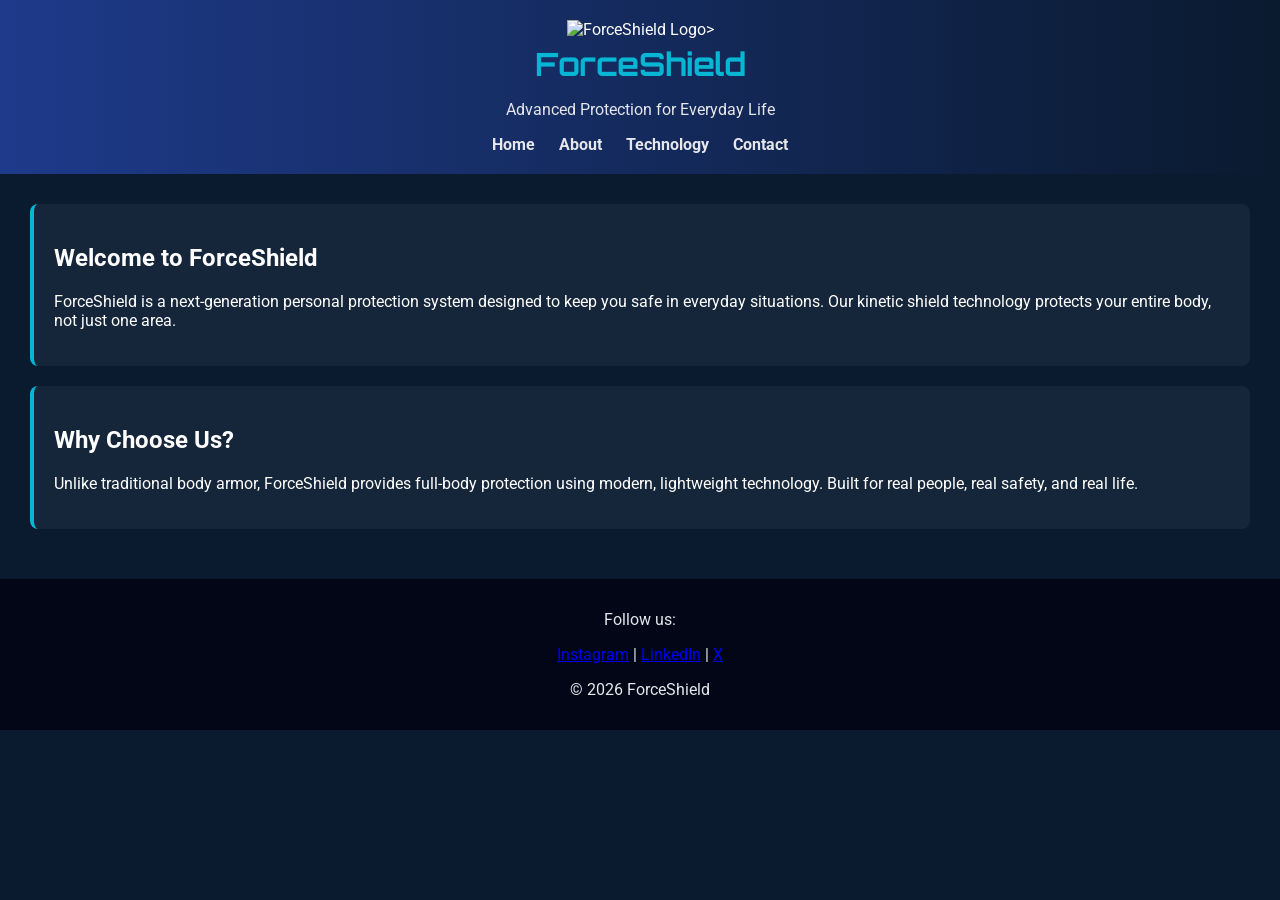
==== index.html @ 76e5e792 "uploaded business website files" ====
<!DOCTYPE html>
<html lang="en">
<head>
    <meta charset="UTF-8">
    <meta name="viewport" content="width=device-width, initial-scale=1.0">
    <title>ForceShield | Home</title>
    <link rel="stylesheet" href="style.css">
</head>
<body>

<header>
<img src="forceshield.png" alt="ForceShield Logo" class="logo">>
    <h1>ForceShield</h1>
    <p>Advanced Protection for Everyday Life</p>

    <nav>
        <a href="index.html">Home</a>
        <a href="about.html">About</a>
        <a href="services.html">Technology</a>
        <a href="contact.html">Contact</a>
    </nav>
</header>

<main>
    <section>
        <h2>Welcome to ForceShield</h2>
        <p>
            ForceShield is a next-generation personal protection system designed to keep you safe in everyday situations. 
            Our kinetic shield technology protects your entire body, not just one area.
        </p>
    </section>

    <section>
        <h2>Why Choose Us?</h2>
        <p>
            Unlike traditional body armor, ForceShield provides full-body protection using modern, lightweight technology.
            Built for real people, real safety, and real life.
        </p>
    </section>
</main>

<footer>
    <p>Follow us:</p>
    <a href="#">Instagram</a> |
    <a href="#">LinkedIn</a> |
    <a href="#">X</a>
    <p>© 2026 ForceShield</p>
</footer>

</body>
</html>
---- style.css ----
@import url('https://fonts.googleapis.com/css2?family=Orbitron:wght@500&family=Roboto&display=swap');

:root {
    --primary: #1E3A8A;
    --accent: #06B6D4;
    --neutral: #E5E7EB;
}

body {
    margin: 0;
    font-family: 'Roboto', sans-serif;
    background-color: #0a1a2f;
    color: white;
}

/* HEADER */
header {
    background: linear-gradient(90deg, var(--primary), #0a1a2f);
    text-align: center;
    padding: 20px;
}

.logo {
    width: 120px;
}

header h1 {
    font-family: 'Orbitron', sans-serif;
    color: var(--accent);
    margin: 5px 0;
}

header p {
    color: var(--neutral);
}

/* NAV */
nav a {
    color: var(--neutral);
    margin: 10px;
    text-decoration: none;
    font-weight: bold;
}

nav a:hover {
    color: var(--accent);
}

/* MAIN */
main {
    padding: 30px;
}

section {
    background-color: rgba(255,255,255,0.05);
    border-left: 4px solid var(--accent);
    padding: 20px;
    margin-bottom: 20px;
    border-radius: 8px;
}

/* FORM */
form input, form textarea {
    width: 100%;
    padding: 8px;
    margin-top: 5px;
}

button {
    background: var(--accent);
    color: black;
    border: none;
    padding: 10px 15px;
    cursor: pointer;
    font-weight: bold;
}

button:hover {
    background: #0891b2;
}

/* FOOTER */
footer {
    background-color: #020617;
    text-align: center;
    padding: 15px;
    color: var(--neutral);
}
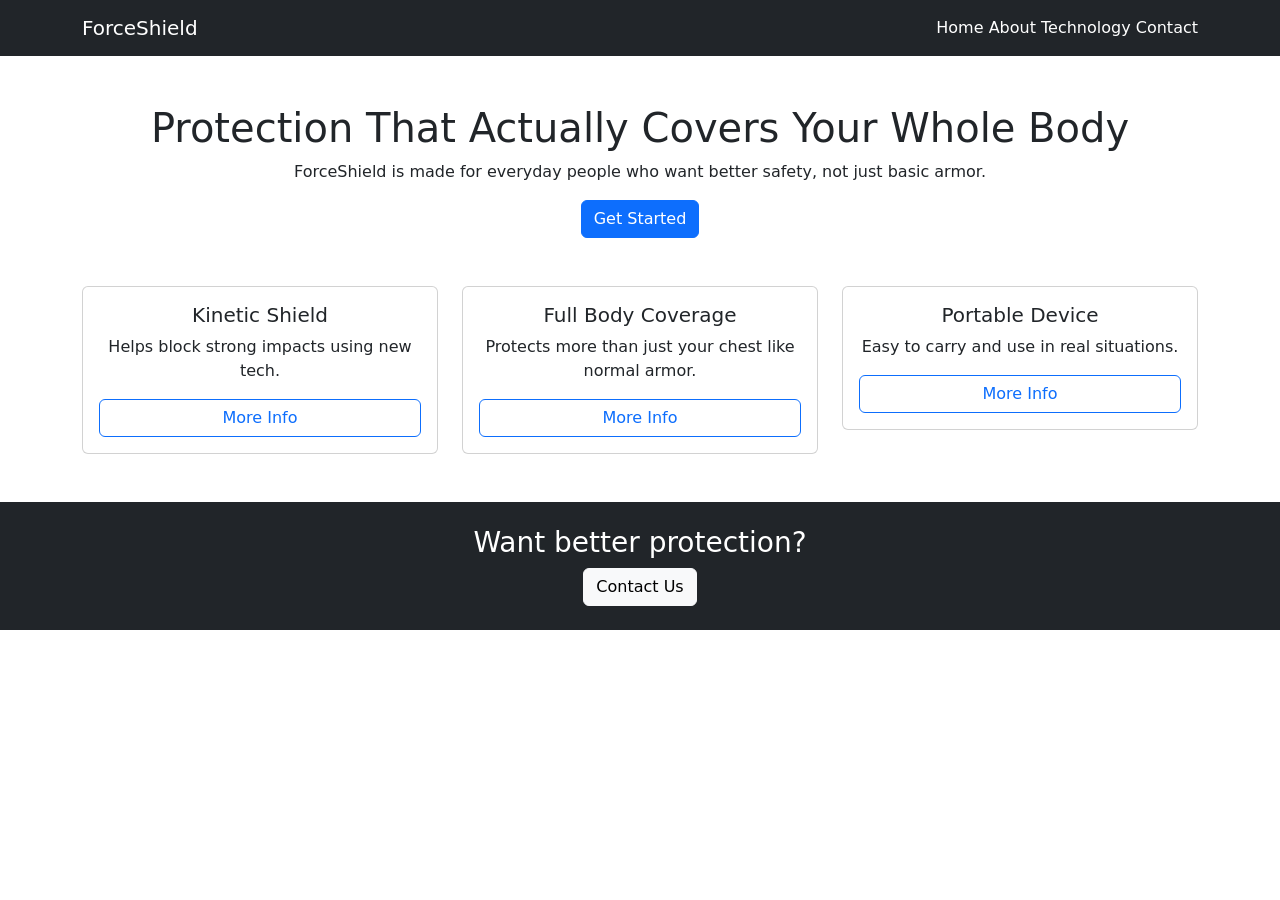
==== commit 709ab87c: "Update index.html" ====
--- a/index.html
+++ b/index.html
@@ -1,51 +1,72 @@
 <!DOCTYPE html>
 <html lang="en">
 <head>
-    <meta charset="UTF-8">
-    <meta name="viewport" content="width=device-width, initial-scale=1.0">
-    <title>ForceShield | Home</title>
-    <link rel="stylesheet" href="style.css">
+<meta charset="UTF-8">
+<meta name="viewport" content="width=device-width, initial-scale=1.0">
+<title>ForceShield | Home</title>
+
+<link href="https://cdn.jsdelivr.net/npm/bootstrap@5.3.0/dist/css/bootstrap.min.css" rel="stylesheet">
 </head>
+
 <body>
 
-<header>
-<img src="forceshield.png" alt="ForceShield Logo" class="logo">>
-    <h1>ForceShield</h1>
-    <p>Advanced Protection for Everyday Life</p>
+<!-- Navbar -->
+<nav class="navbar navbar-expand-lg navbar-dark bg-dark">
+  <div class="container">
+    <a class="navbar-brand" href="#">ForceShield</a>
 
-    <nav>
-        <a href="index.html">Home</a>
-        <a href="about.html">About</a>
-        <a href="services.html">Technology</a>
-        <a href="contact.html">Contact</a>
-    </nav>
-</header>
+    <div>
+      <a class="nav-link d-inline text-white" href="index.html">Home</a>
+      <a class="nav-link d-inline text-white" href="about.html">About</a>
+      <a class="nav-link d-inline text-white" href="services.html">Technology</a>
+      <a class="nav-link d-inline text-white" href="contact.html">Contact</a>
+    </div>
+  </div>
+</nav>
 
-<main>
-    <section>
-        <h2>Welcome to ForceShield</h2>
-        <p>
-            ForceShield is a next-generation personal protection system designed to keep you safe in everyday situations. 
-            Our kinetic shield technology protects your entire body, not just one area.
-        </p>
-    </section>
+<!-- Main Section -->
+<div class="container text-center mt-5">
+  <h1>Protection That Actually Covers Your Whole Body</h1>
+  <p>ForceShield is made for everyday people who want better safety, not just basic armor.</p>
+  <a href="contact.html" class="btn btn-primary">Get Started</a>
+</div>
 
-    <section>
-        <h2>Why Choose Us?</h2>
-        <p>
-            Unlike traditional body armor, ForceShield provides full-body protection using modern, lightweight technology.
-            Built for real people, real safety, and real life.
-        </p>
-    </section>
-</main>
+<!-- Cards -->
+<div class="container mt-5">
+  <div class="row text-center">
 
-<footer>
-    <p>Follow us:</p>
-    <a href="#">Instagram</a> |
-    <a href="#">LinkedIn</a> |
-    <a href="#">X</a>
-    <p>© 2026 ForceShield</p>
-</footer>
+    <div class="col-md-4">
+      <div class="card p-3">
+        <h5>Kinetic Shield</h5>
+        <p>Helps block strong impacts using new tech.</p>
+        <a href="services.html" class="btn btn-outline-primary">More Info</a>
+      </div>
+    </div>
+
+    <div class="col-md-4">
+      <div class="card p-3">
+        <h5>Full Body Coverage</h5>
+        <p>Protects more than just your chest like normal armor.</p>
+        <a href="services.html" class="btn btn-outline-primary">More Info</a>
+      </div>
+    </div>
+
+    <div class="col-md-4">
+      <div class="card p-3">
+        <h5>Portable Device</h5>
+        <p>Easy to carry and use in real situations.</p>
+        <a href="services.html" class="btn btn-outline-primary">More Info</a>
+      </div>
+    </div>
+
+  </div>
+</div>
+
+<!-- Bottom CTA -->
+<div class="text-center bg-dark text-white p-4 mt-5">
+  <h3>Want better protection?</h3>
+  <a href="contact.html" class="btn btn-light">Contact Us</a>
+</div>
 
 </body>
-</html>+</html>
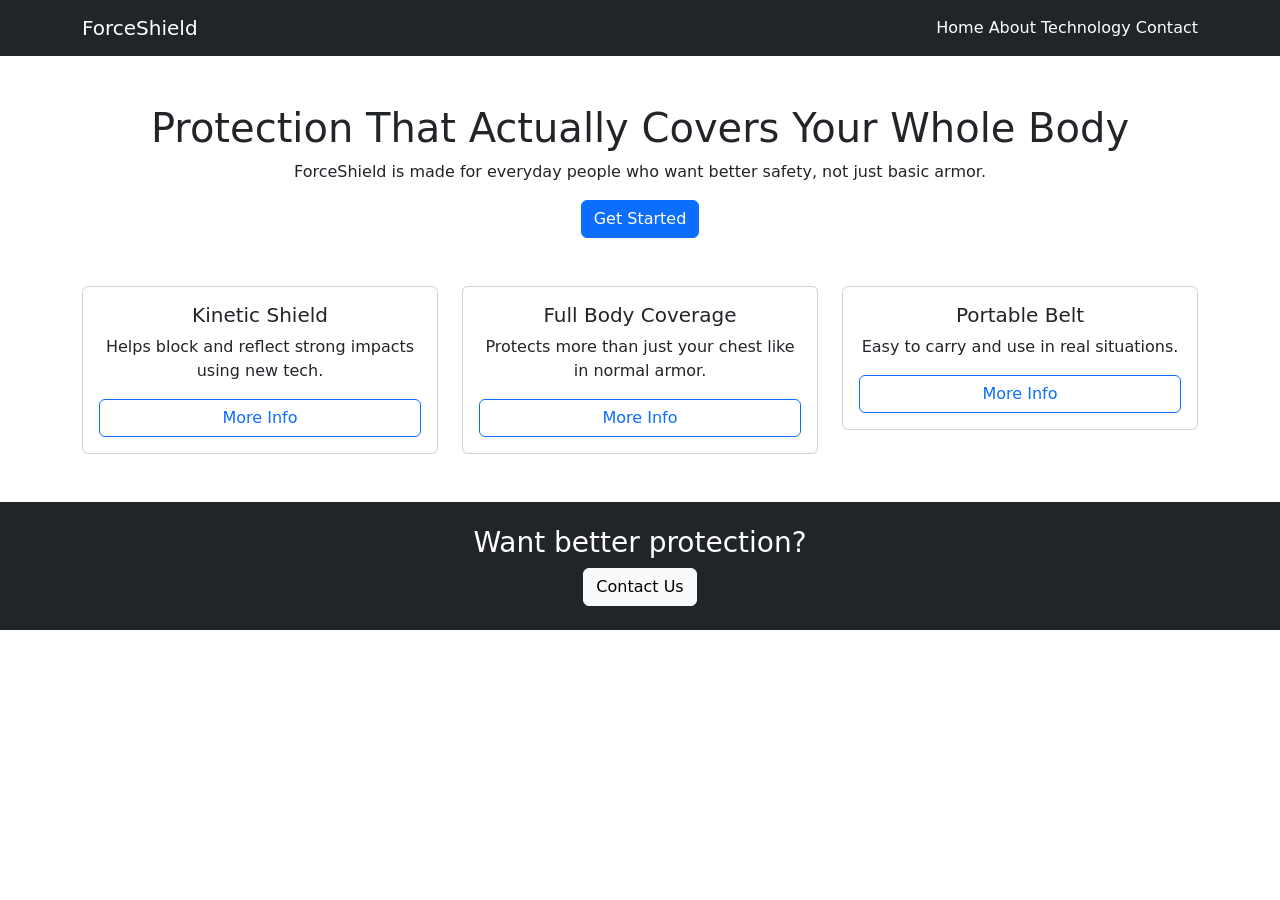
==== commit 4930b41a: "Update index.html" ====
--- a/index.html
+++ b/index.html
@@ -38,7 +38,7 @@
     <div class="col-md-4">
       <div class="card p-3">
         <h5>Kinetic Shield</h5>
-        <p>Helps block strong impacts using new tech.</p>
+        <p>Helps block and reflect strong impacts using new tech.</p>
         <a href="services.html" class="btn btn-outline-primary">More Info</a>
       </div>
     </div>
@@ -46,14 +46,14 @@
     <div class="col-md-4">
       <div class="card p-3">
         <h5>Full Body Coverage</h5>
-        <p>Protects more than just your chest like normal armor.</p>
+        <p>Protects more than just your chest like in normal armor.</p>
         <a href="services.html" class="btn btn-outline-primary">More Info</a>
       </div>
     </div>
 
     <div class="col-md-4">
       <div class="card p-3">
-        <h5>Portable Device</h5>
+        <h5>Portable Belt</h5>
         <p>Easy to carry and use in real situations.</p>
         <a href="services.html" class="btn btn-outline-primary">More Info</a>
       </div>
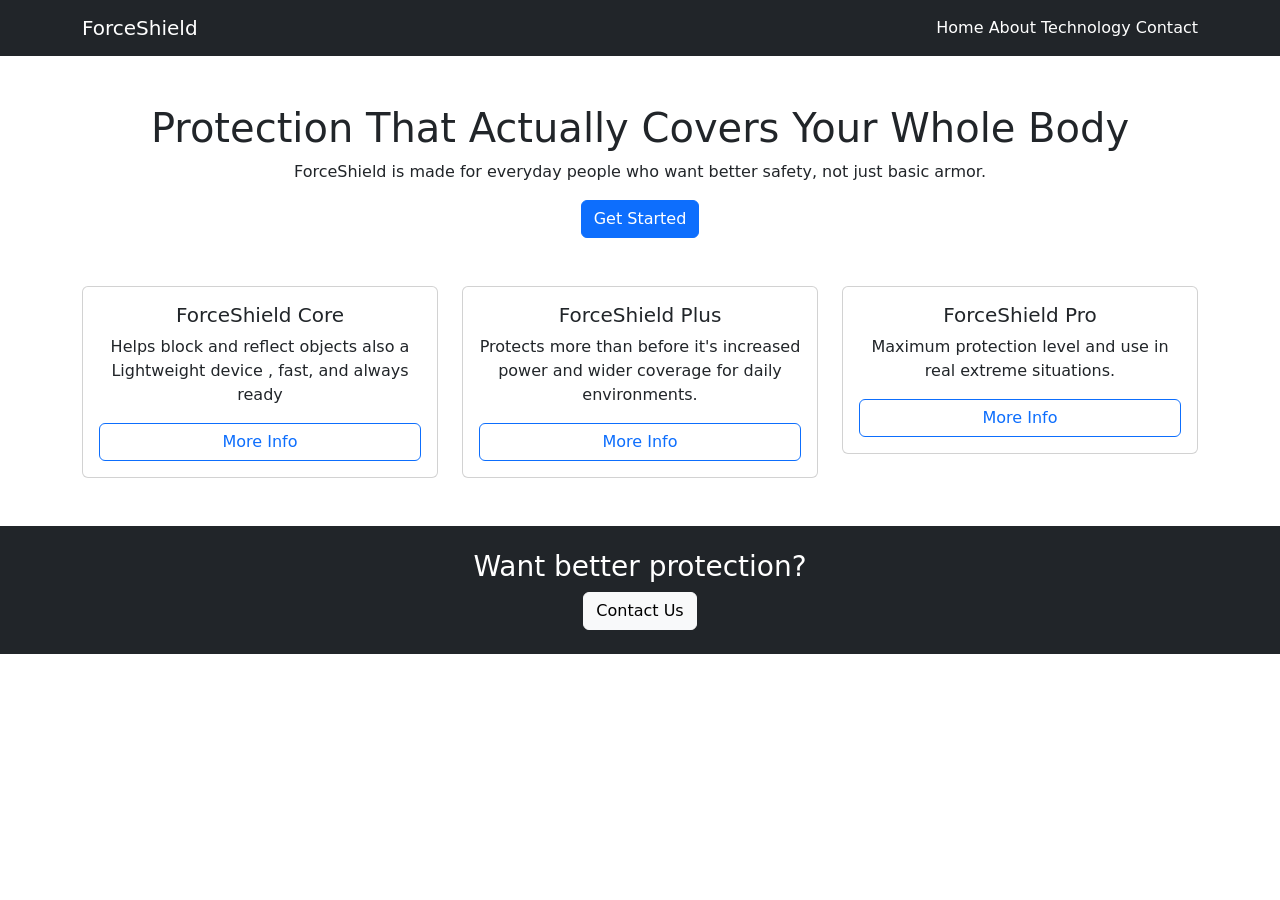
==== commit 64cfd599: "Update index.html" ====
--- a/index.html
+++ b/index.html
@@ -37,24 +37,24 @@
 
     <div class="col-md-4">
       <div class="card p-3">
-        <h5>Kinetic Shield</h5>
-        <p>Helps block and reflect strong impacts using new tech.</p>
+        <h5>ForceShield Core</h5>
+        <p>Helps block and reflect objects also a Lightweight device , fast, and always ready</p>
         <a href="services.html" class="btn btn-outline-primary">More Info</a>
       </div>
     </div>
 
     <div class="col-md-4">
       <div class="card p-3">
-        <h5>Full Body Coverage</h5>
-        <p>Protects more than just your chest like in normal armor.</p>
+        <h5>ForceShield Plus</h5>
+        <p>Protects more than before it's increased power and wider coverage for daily environments.</p>
         <a href="services.html" class="btn btn-outline-primary">More Info</a>
       </div>
     </div>
 
     <div class="col-md-4">
       <div class="card p-3">
-        <h5>Portable Belt</h5>
-        <p>Easy to carry and use in real situations.</p>
+        <h5>ForceShield Pro</h5>
+        <p> Maximum protection level and use in real extreme situations.</p>
         <a href="services.html" class="btn btn-outline-primary">More Info</a>
       </div>
     </div>
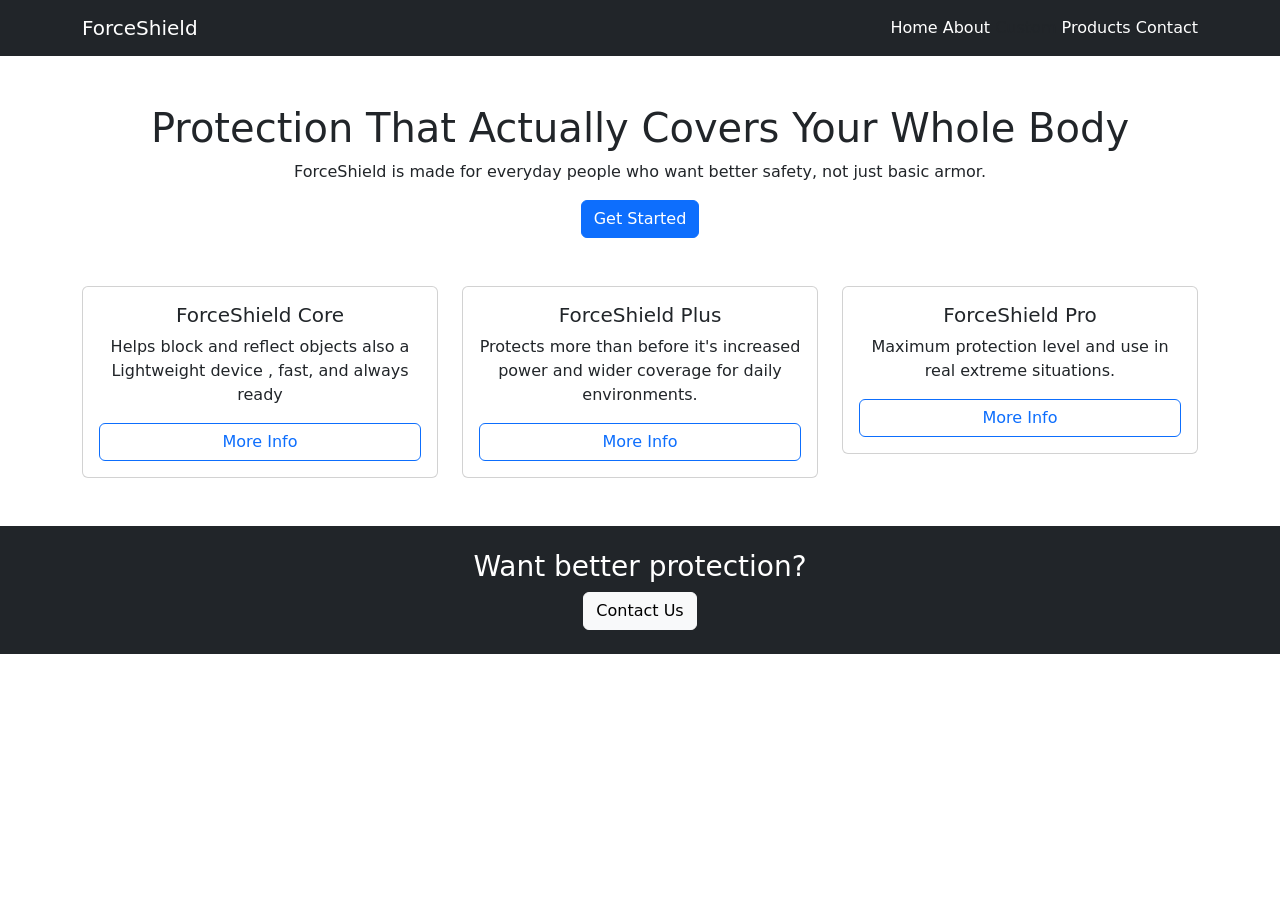
==== commit 1fbb0aab: "Update index.html" ====
--- a/index.html
+++ b/index.html
@@ -18,7 +18,8 @@
     <div>
       <a class="nav-link d-inline text-white" href="index.html">Home</a>
       <a class="nav-link d-inline text-white" href="about.html">About</a>
-      <a class="nav-link d-inline text-white" href="services.html">Technology</a>
+       <a class="nav-link d-inline active" href="business.html">Custom</a>
+      <a class="nav-link d-inline text-white" href="services.html">Products</a>
       <a class="nav-link d-inline text-white" href="contact.html">Contact</a>
     </div>
   </div>
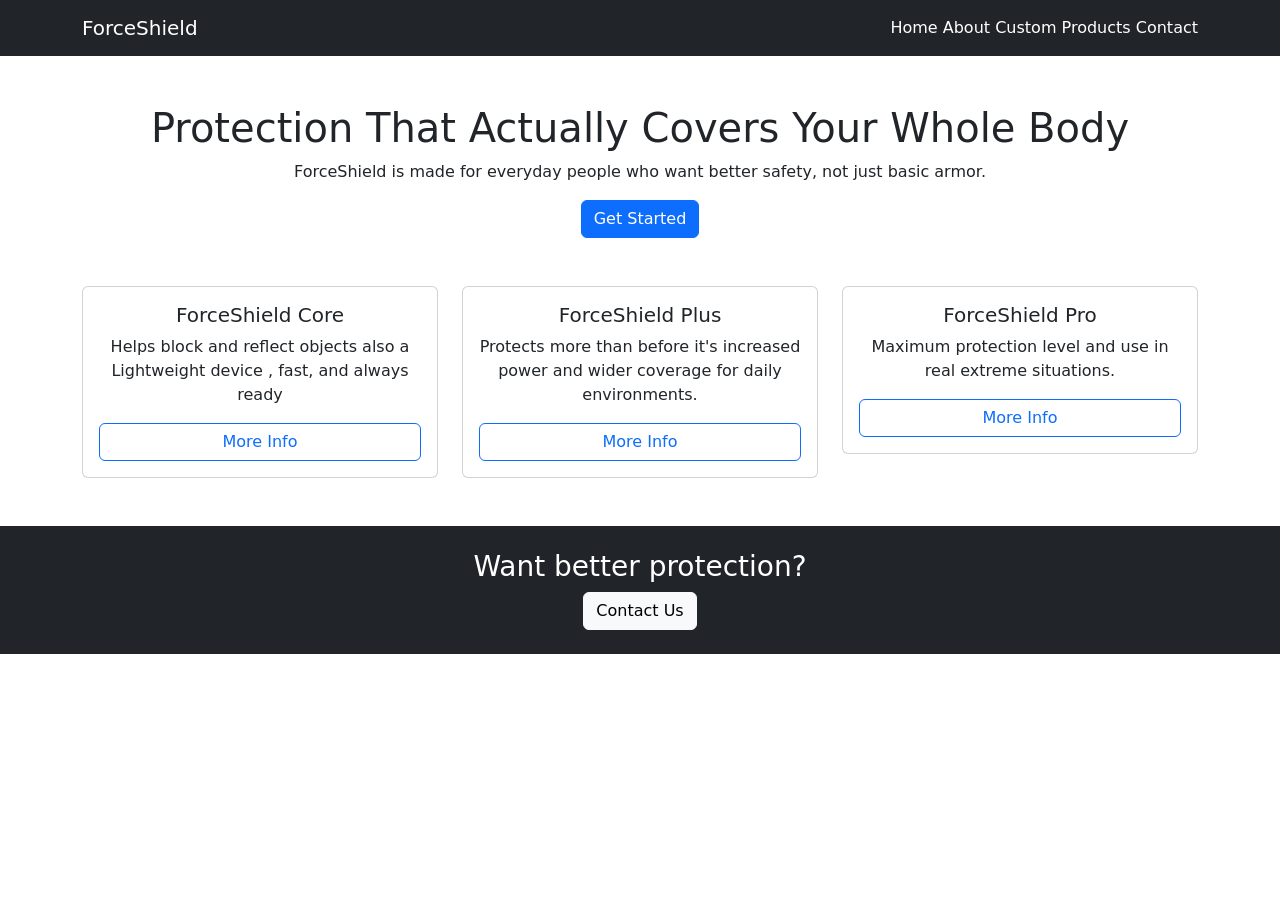
==== commit ff3c0087: "Update index.html" ====
--- a/index.html
+++ b/index.html
@@ -18,7 +18,7 @@
     <div>
       <a class="nav-link d-inline text-white" href="index.html">Home</a>
       <a class="nav-link d-inline text-white" href="about.html">About</a>
-       <a class="nav-link d-inline active" href="business.html">Custom</a>
+       <a class="nav-link d-inline text-white" href="business.html">Custom</a>
       <a class="nav-link d-inline text-white" href="services.html">Products</a>
       <a class="nav-link d-inline text-white" href="contact.html">Contact</a>
     </div>
